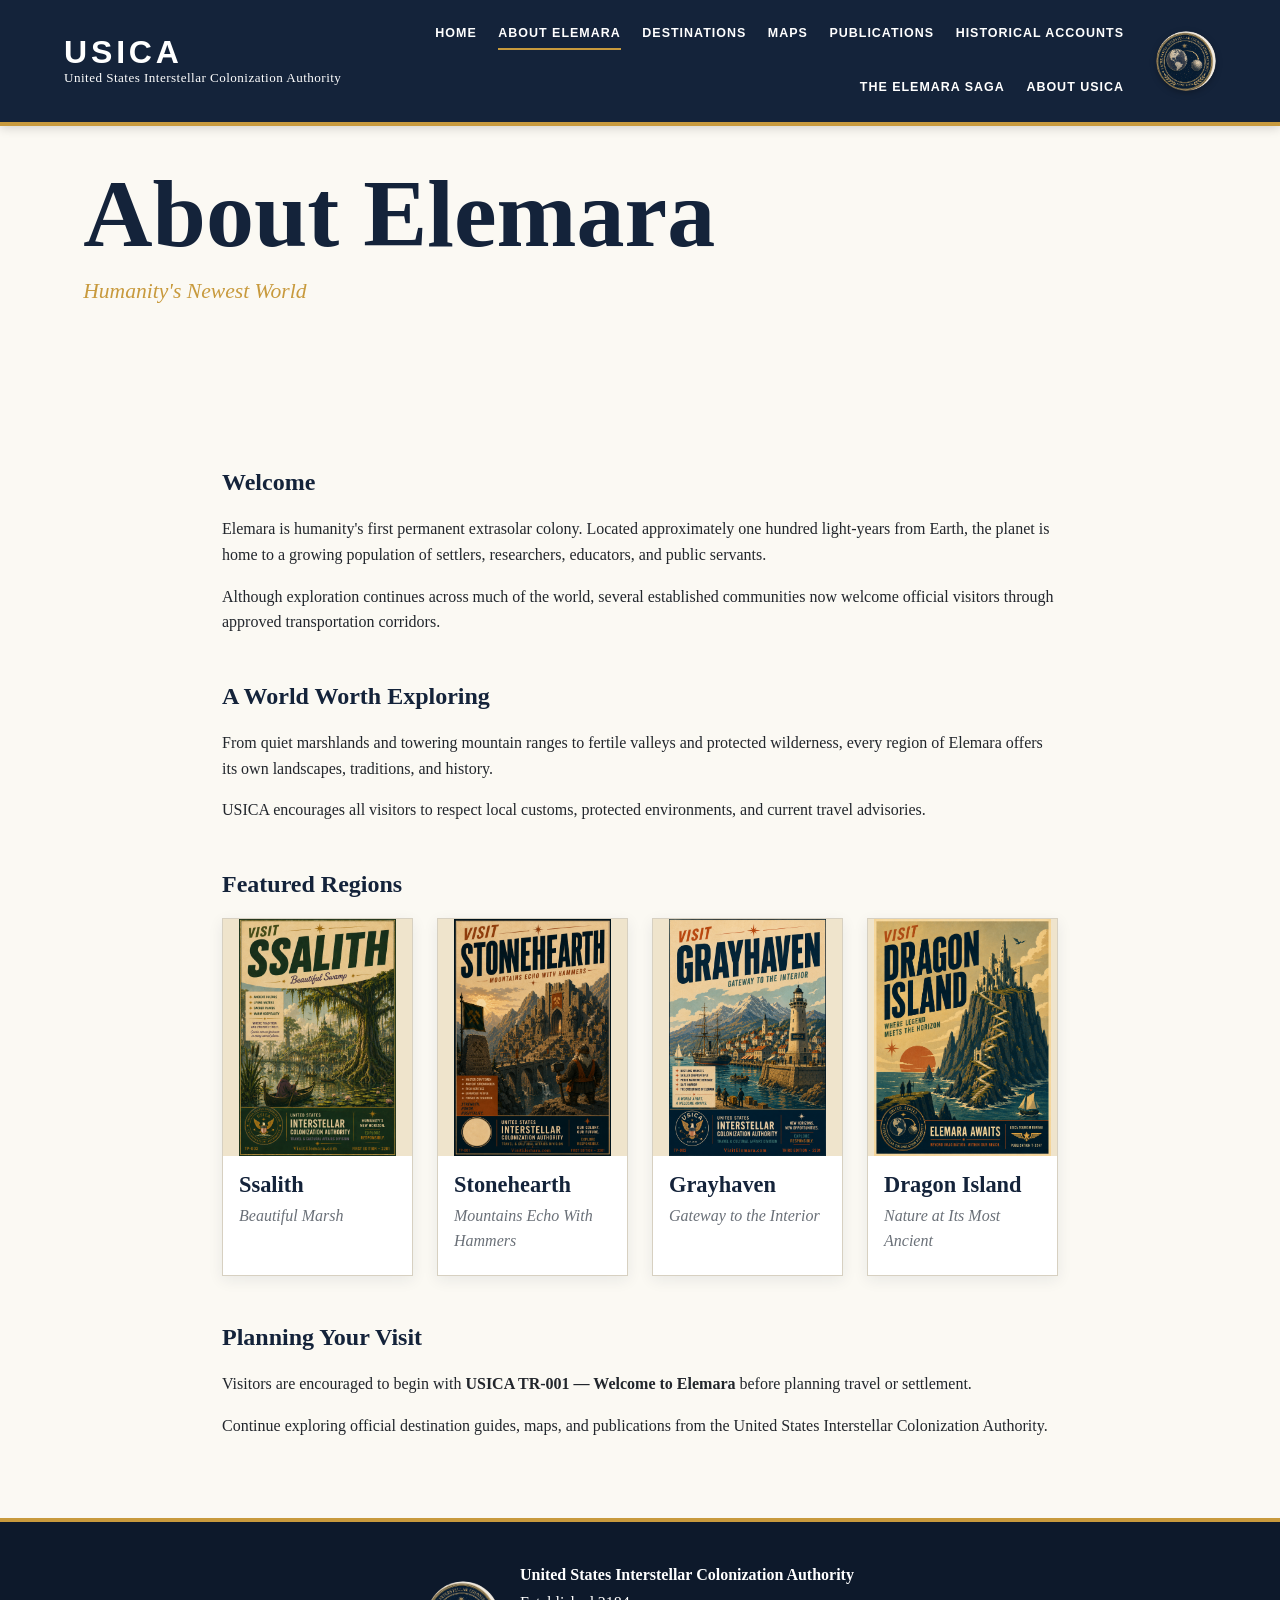
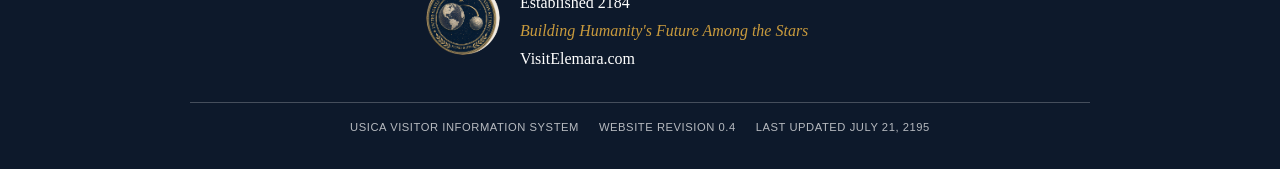
==== about-elemara.html @ b46c4c60 "Reorganize Visit Elemara project and repair local site" ====
<!DOCTYPE html>
<html lang="en">

<head>
    <meta charset="UTF-8" />
    <meta name="viewport" content="width=device-width, initial-scale=1.0" />

    <title>About Elemara | USICA</title>
    <meta
        name="description"
        content="Official USICA information about Elemara, humanity's newest extrasolar colony."
    />

    <link rel="stylesheet" href="style.css" />
</head>

<body>
    <header class="site-header">
        <div class="header-inner">
            <a
                class="wordmark"
                href="index.html"
                aria-label="Visit Elemara home"
            >
                <strong>USICA</strong>
                <span>United States Interstellar Colonization Authority</span>
            </a>

            <nav aria-label="Primary navigation">
                <a href="index.html">Home</a>
                <a href="about-elemara.html" aria-current="page">About Elemara</a>
                <a href="destinations.html">Destinations</a>
                <a href="maps.html">Maps</a>
                <a href="publications.html">Publications</a>
                <a href="historical-accounts.html">Historical Accounts</a>
                <a href="the-elemara-saga.html">The Elemara Saga</a>
                <a href="about-usica.html">About USICA</a>
            </nav>

            <a
                class="header-seal"
                href="about-usica.html"
                aria-label="About the United States Interstellar Colonization Authority"
            >
                <img
                    src="images/usica-great-seal.png"
                    alt="Great Seal of the United States Interstellar Colonization Authority"
                />
            </a>
        </div>
    </header>

    <main>
        <section class="page-header">
            <h1>About Elemara</h1>
            <p class="subtitle">Humanity's Newest World</p>
        </section>

        <section class="content">
            <h2>Welcome</h2>

            <p>
                Elemara is humanity's first permanent extrasolar colony.
                Located approximately one hundred light-years from Earth,
                the planet is home to a growing population of settlers,
                researchers, educators, and public servants.
            </p>

            <p>
                Although exploration continues across much of the world,
                several established communities now welcome official
                visitors through approved transportation corridors.
            </p>

            <h2>A World Worth Exploring</h2>

            <p>
                From quiet marshlands and towering mountain ranges to
                fertile valleys and protected wilderness, every region
                of Elemara offers its own landscapes, traditions, and
                history.
            </p>

            <p>
                USICA encourages all visitors to respect local customs,
                protected environments, and current travel advisories.
            </p>

            <h2>Featured Regions</h2>

            <div class="destination-grid">
                <article class="destination-card">
                    <a href="destinations/ssalith.html">
                        <div class="poster-card">
                            <img
                                src="images/visit-ssalith-poster.png"
                                alt="Visit Ssalith official USICA travel poster"
                            />
                        </div>

                        <div class="destination-card-copy">
                            <h3>Ssalith</h3>
                            <p>Beautiful Marsh</p>
                        </div>
                    </a>
                </article>

                <article class="destination-card">
                    <a href="destinations/stonehearth.html">
                        <div class="poster-card">
                            <img
                                src="images/visit-stonehearth-poster.png"
                                alt="Visit Stonehearth official USICA travel poster"
                            />
                        </div>

                        <div class="destination-card-copy">
                            <h3>Stonehearth</h3>
                            <p>Mountains Echo With Hammers</p>
                        </div>
                    </a>
                </article>

                <article class="destination-card">
                    <a href="destinations/grayhaven.html">
                        <div class="poster-card">
                            <img
                                src="images/visit-grayhaven-poster.png"
                                alt="Visit Grayhaven official USICA travel poster"
                            />
                        </div>

                        <div class="destination-card-copy">
                            <h3>Grayhaven</h3>
                            <p>Gateway to the Interior</p>
                        </div>
                    </a>
                </article>

                <article class="destination-card">
                    <a href="destinations/dragon-island.html">
                        <div class="poster-card">
                            <img
                                src="images/visit-dragon-island-poster.png"
                                alt="Visit Dragon Island official USICA travel poster"
                            />
                        </div>

                        <div class="destination-card-copy">
                            <h3>Dragon Island</h3>
                            <p>Nature at Its Most Ancient</p>
                        </div>
                    </a>
                </article>
            </div>

            <h2>Planning Your Visit</h2>

            <p>
                Visitors are encouraged to begin with
                <strong>USICA TR-001 — Welcome to Elemara</strong>
                before planning travel or settlement.
            </p>

            <p>
                Continue exploring official destination guides,
                maps, and publications from the United States
                Interstellar Colonization Authority.
            </p>
        </section>
    </main>

    <footer class="site-footer">
        <div class="footer-inner">
            <a
                class="footer-seal"
                href="about-usica.html"
                aria-label="About USICA"
            >
                <img src="images/usica-great-seal.png" alt="" />
            </a>

            <div class="footer-identity">
                <strong>United States Interstellar Colonization Authority</strong>
                <p>Established 2184</p>
                <p class="footer-motto">Building Humanity's Future Among the Stars</p>
                <p>VisitElemara.com</p>
            </div>
        </div>

        <div class="footer-meta">
            <span>USICA Visitor Information System</span>
            <span>Website Revision 0.4</span>
            <span>Last updated July 21, 2195</span>
        </div>
    </footer>
</body>

</html>
---- style.css ----
:root {
    --usica-navy: #14233a;
    --usica-navy-dark: #0d192b;
    --usica-gold: #c89a3d;
    --usica-cream: #f3efe4;
    --usica-paper: #fbf9f3;
    --usica-white: #ffffff;
    --usica-ink: #22262c;
    --usica-muted: #6a7078;
    --usica-border: #d7d0c1;
    --usica-shadow: rgba(20, 35, 58, 0.18);
}

/* Reset and base styles */

* {
    box-sizing: border-box;
}

html {
    scroll-behavior: smooth;
}

body {
    margin: 0;
    background: var(--usica-paper);
    color: var(--usica-ink);
    font-family: Georgia, "Times New Roman", serif;
    line-height: 1.6;
}

a {
    color: inherit;
}

img {
    max-width: 100%;
}

button,
a {
    -webkit-tap-highlight-color: transparent;
}

:focus-visible {
    outline: 3px solid var(--usica-gold);
    outline-offset: 4px;
}

/* Header */

.site-header {
    position: sticky;
    top: 0;
    z-index: 1000;
    border-bottom: 4px solid var(--usica-gold);
    background: var(--usica-navy);
    color: var(--usica-white);
    padding: 1.1rem 5vw;
    box-shadow: 0 2px 10px rgba(0, 0, 0, 0.16);
}

.header-inner {
    display: grid;
    grid-template-columns: auto 1fr auto;
    width: min(1180px, 100%);
    margin: 0 auto;
    align-items: center;
    gap: 2rem;
}

.wordmark {
    display: flex;
    flex-direction: column;
    flex-shrink: 0;
    gap: 0.15rem;
    color: var(--usica-white);
    text-decoration: none;
}

.wordmark strong {
    font-family: Arial, Helvetica, sans-serif;
    font-size: 2rem;
    font-weight: 700;
    line-height: 1;
    letter-spacing: 0.12em;
}

.wordmark span {
    max-width: 370px;
    font-size: 0.82rem;
    line-height: 1.25;
    letter-spacing: 0.035em;
}

nav {
    display: flex;
    flex-wrap: wrap;
    justify-content: flex-end;
    gap: 1.35rem;
}

nav a {
    position: relative;
    padding: 0.4rem 0;
    color: var(--usica-white);
    text-decoration: none;
    font-family: Arial, Helvetica, sans-serif;
    font-size: 0.78rem;
    font-weight: 700;
    letter-spacing: 0.08em;
    text-transform: uppercase;
}

nav a::after {
    position: absolute;
    right: 0;
    bottom: 0;
    left: 0;
    height: 2px;
    background: var(--usica-gold);
    content: "";
    opacity: 0;
    transform: scaleX(0);
    transform-origin: center;
    transition:
        opacity 150ms ease,
        transform 150ms ease;
}

nav a:hover::after,
nav a:focus-visible::after,
nav a[aria-current="page"]::after {
    opacity: 1;
    transform: scaleX(1);
}

.header-seal {
    display: block;
    flex-shrink: 0;
    width: 60px;
    height: 60px;
    border-radius: 50%;
}

.header-seal img {
    display: block;
    width: 100%;
    height: 100%;
    border-radius: 50%;
    object-fit: contain;
    filter: drop-shadow(0 2px 3px rgba(0, 0, 0, 0.28));
    transition: transform 150ms ease;
}

.header-seal:hover img,
.header-seal:focus-visible img {
    transform: scale(1.045);
}

/* Main layout */

main {
    width: min(1180px, 92vw);
    margin: 0 auto;
}

section {
    padding: 2rem;
}

/* Typography */

h1,
h2,
h3 {
    color: var(--usica-navy);
}

h1 {
    margin: 0.5rem 0 0;
    font-size: clamp(3rem, 8vw, 6rem);
    font-weight: 700;
    line-height: 1;
}

h2 {
    line-height: 1.15;
}

h3 {
    line-height: 1.2;
}

.agency-line,
.section-label {
    margin: 0;
    color: var(--usica-muted);
    font-family: Arial, Helvetica, sans-serif;
    font-size: 0.8rem;
    font-weight: 700;
    letter-spacing: 0.16em;
    text-transform: uppercase;
}

/* Hero */

.hero {
    padding: 5rem 0 4rem;
    text-align: center;
}

.subtitle {
    margin: 0.75rem 0 3rem;
    color: var(--usica-gold);
    font-size: 1.35rem;
    font-style: italic;
}

.hero-poster {
    margin: 0;
}

.hero-poster a {
    display: block;
}

.hero-poster img {
    display: block;
    width: 100%;
    max-width: 700px;
    height: auto;
    margin: 0 auto;
    border: 1px solid var(--usica-border);
    box-shadow: 0 12px 30px var(--usica-shadow);
    transition:
        box-shadow 150ms ease,
        transform 150ms ease;
}

.hero-poster a:hover img,
.hero-poster a:focus-visible img {
    box-shadow: 0 16px 36px rgba(20, 35, 58, 0.25);
    transform: translateY(-2px);
}

.introduction {
    max-width: 680px;
    margin: 2.5rem auto 1.75rem;
    font-size: 1.1rem;
}

.hero-actions {
    display: flex;
    flex-wrap: wrap;
    justify-content: center;
    gap: 0.85rem;
}

/* Buttons and links */

.button {
    display: inline-block;
    border: 2px solid var(--usica-navy);
    background: var(--usica-navy);
    color: var(--usica-white);
    padding: 0.8rem 1.35rem;
    text-decoration: none;
    font-family: Arial, Helvetica, sans-serif;
    font-size: 0.82rem;
    font-weight: 700;
    letter-spacing: 0.06em;
    text-transform: uppercase;
    transition:
        background 150ms ease,
        color 150ms ease,
        transform 150ms ease;
}

.button:hover,
.button:focus-visible {
    background: transparent;
    color: var(--usica-navy);
    transform: translateY(-1px);
}

.button-secondary {
    background: transparent;
    color: var(--usica-navy);
}

.button-secondary:hover,
.button-secondary:focus-visible {
    background: var(--usica-navy);
    color: var(--usica-white);
}

.text-link {
    color: var(--usica-navy);
    font-family: Arial, Helvetica, sans-serif;
    font-size: 0.8rem;
    font-weight: 700;
    letter-spacing: 0.07em;
    text-decoration: none;
    text-transform: uppercase;
}

.text-link span {
    display: inline-block;
    margin-left: 0.3rem;
    transition: transform 150ms ease;
}

.text-link:hover span,
.text-link:focus-visible span {
    transform: translateX(4px);
}

/* Featured destinations */

.destinations {
    border-top: 2px solid var(--usica-gold);
}

.section-heading {
    max-width: 700px;
    margin: 0 auto 2.5rem;
    text-align: center;
}

.section-heading h2 {
    margin: 0.35rem 0 0.5rem;
    font-size: clamp(2rem, 5vw, 2.6rem);
}

.section-heading p:last-child {
    margin: 0;
    color: var(--usica-muted);
}

.destination-grid {
    display: grid;
    grid-template-columns: repeat(4, minmax(0, 1fr));
    gap: 1.5rem;
}

.destination-card {
    border: 1px solid var(--usica-border);
    background: var(--usica-white);
    box-shadow: 0 4px 14px rgba(20, 35, 58, 0.08);
    transition:
        transform 150ms ease,
        box-shadow 150ms ease;
}

.destination-card:hover {
    transform: translateY(-6px);
    box-shadow: 0 12px 30px rgba(0, 0, 0, 0.18);
}

.destination-card a {
    display: block;
    height: 100%;
    color: inherit;
    text-decoration: none;
}

.poster-card {
    aspect-ratio: 4 / 5;
    overflow: hidden;
    background: #efe4cc;
}

.poster-card img {
    display: block;
    width: 100%;
    height: 100%;
    object-fit: contain;
    object-position: center;
}

.destination-card-copy {
    padding: 1rem 1rem 1.3rem;
}

.destination-card h3 {
    margin: 0 0 0.25rem;
    font-size: 1.4rem;
}

.destination-card p {
    margin: 0;
    color: var(--usica-muted);
    font-style: italic;
}

.section-action {
    margin-top: 2.5rem;
    text-align: center;
}

/* General content */

.content {
    width: min(900px, 100%);
    margin: 0 auto;
    padding-bottom: 4rem;
}

.content h2 {
    margin-top: 3rem;
}

.image-placeholder {
    display: flex;
    align-items: center;
    justify-content: center;
    width: 100%;
    aspect-ratio: 2 / 3;
    background: var(--usica-cream);
    border-bottom: 1px solid var(--usica-border);
    color: var(--usica-muted);
    text-align: center;
    font-style: italic;
    padding: 1rem;
}

.page-seal {
    display: block;
}

table {
    width: 100%;
    border-collapse: collapse;
    margin: 1rem 0 2rem;
}

th,
td {
    border-bottom: 1px solid var(--usica-border);
    padding: 0.85rem;
    text-align: left;
}

th {
    background: var(--usica-cream);
    color: var(--usica-navy);
    font-family: Arial, Helvetica, sans-serif;
    font-weight: 700;
}

/* Breadcrumbs */

.breadcrumb {
    max-width: 1100px;
    margin: 2rem auto 1rem;
    padding: 0 2rem;
    font-family: Arial, Helvetica, sans-serif;
    font-size: 0.82rem;
    color: var(--usica-muted);
}

.breadcrumb a {
    color: var(--usica-navy);
    text-decoration: none;
}

.breadcrumb a:hover {
    text-decoration: underline;
}

.breadcrumb span {
    margin: 0 0.35rem;
}

.full-width-image {
    display: block;
    width: 100%;
    max-width: 900px;
    margin: 2rem auto;
    border: 1px solid var(--usica-border);
    box-shadow: 0 6px 20px rgba(0, 0, 0, 0.15);
}

/* Footer */

.site-footer {
    border-top: 4px solid var(--usica-gold);
    background: var(--usica-navy-dark);
    color: var(--usica-white);
    padding: 2.5rem 5vw 2rem;
}

.footer-inner {
    display: flex;
    width: min(900px, 100%);
    margin: 0 auto;
    align-items: center;
    justify-content: center;
    gap: 1.25rem;
    text-align: left;
}

.footer-seal {
    display: block;
    flex-shrink: 0;
    width: 74px;
    height: 74px;
    border-radius: 50%;
}

.footer-seal img {
    display: block;
    width: 100%;
    height: 100%;
    border-radius: 50%;
    object-fit: contain;
}

.footer-identity strong {
    display: block;
    font-size: 1rem;
}

.footer-identity p {
    margin: 0.15rem 0;
}

.footer-motto {
    color: var(--usica-gold);
    font-style: italic;
}

.footer-meta {
    display: flex;
    flex-wrap: wrap;
    justify-content: center;
    gap: 0.4rem 1.25rem;
    max-width: 900px;
    margin: 1.75rem auto 0;
    padding-top: 1rem;
    border-top: 1px solid rgba(255, 255, 255, 0.23);
    color: rgba(255, 255, 255, 0.7);
    font-family: Arial, Helvetica, sans-serif;
    font-size: 0.7rem;
    letter-spacing: 0.05em;
    text-align: center;
    text-transform: uppercase;
}

/* Responsive layout */

@media (max-width: 1000px) {
    .header-inner {
        grid-template-columns: 1fr auto;
    }

    nav {
        grid-column: 1 / -1;
        justify-content: flex-start;
    }

    .destination-grid {
        grid-template-columns: repeat(2, minmax(0, 1fr));
    }
}

@media (max-width: 650px) {
    .site-header {
        padding-inline: 1.25rem;
    }

    .header-inner {
        grid-template-columns: 1fr auto;
        gap: 1rem;
    }

    .wordmark span {
        max-width: 225px;
    }

    nav {
        gap: 0.65rem 1rem;
    }

    .header-seal {
        width: 48px;
        height: 48px;
    }

    .hero {
        padding: 4rem 2rem;
    }

    .hero-actions {
        align-items: stretch;
        flex-direction: column;
        max-width: 285px;
        margin-inline: auto;
    }

    .destination-grid {
        grid-template-columns: 1fr;
    }

    .footer-inner {
        flex-direction: column;
        text-align: center;
    }

    .footer-meta {
        align-items: center;
        flex-direction: column;
    }
}

@media (prefers-reduced-motion: reduce) {
    html {
        scroll-behavior: auto;
    }

    *,
    *::before,
    *::after {
        transition-duration: 0.01ms !important;
        animation-duration: 0.01ms !important;
        animation-iteration-count: 1 !important;
    }
}
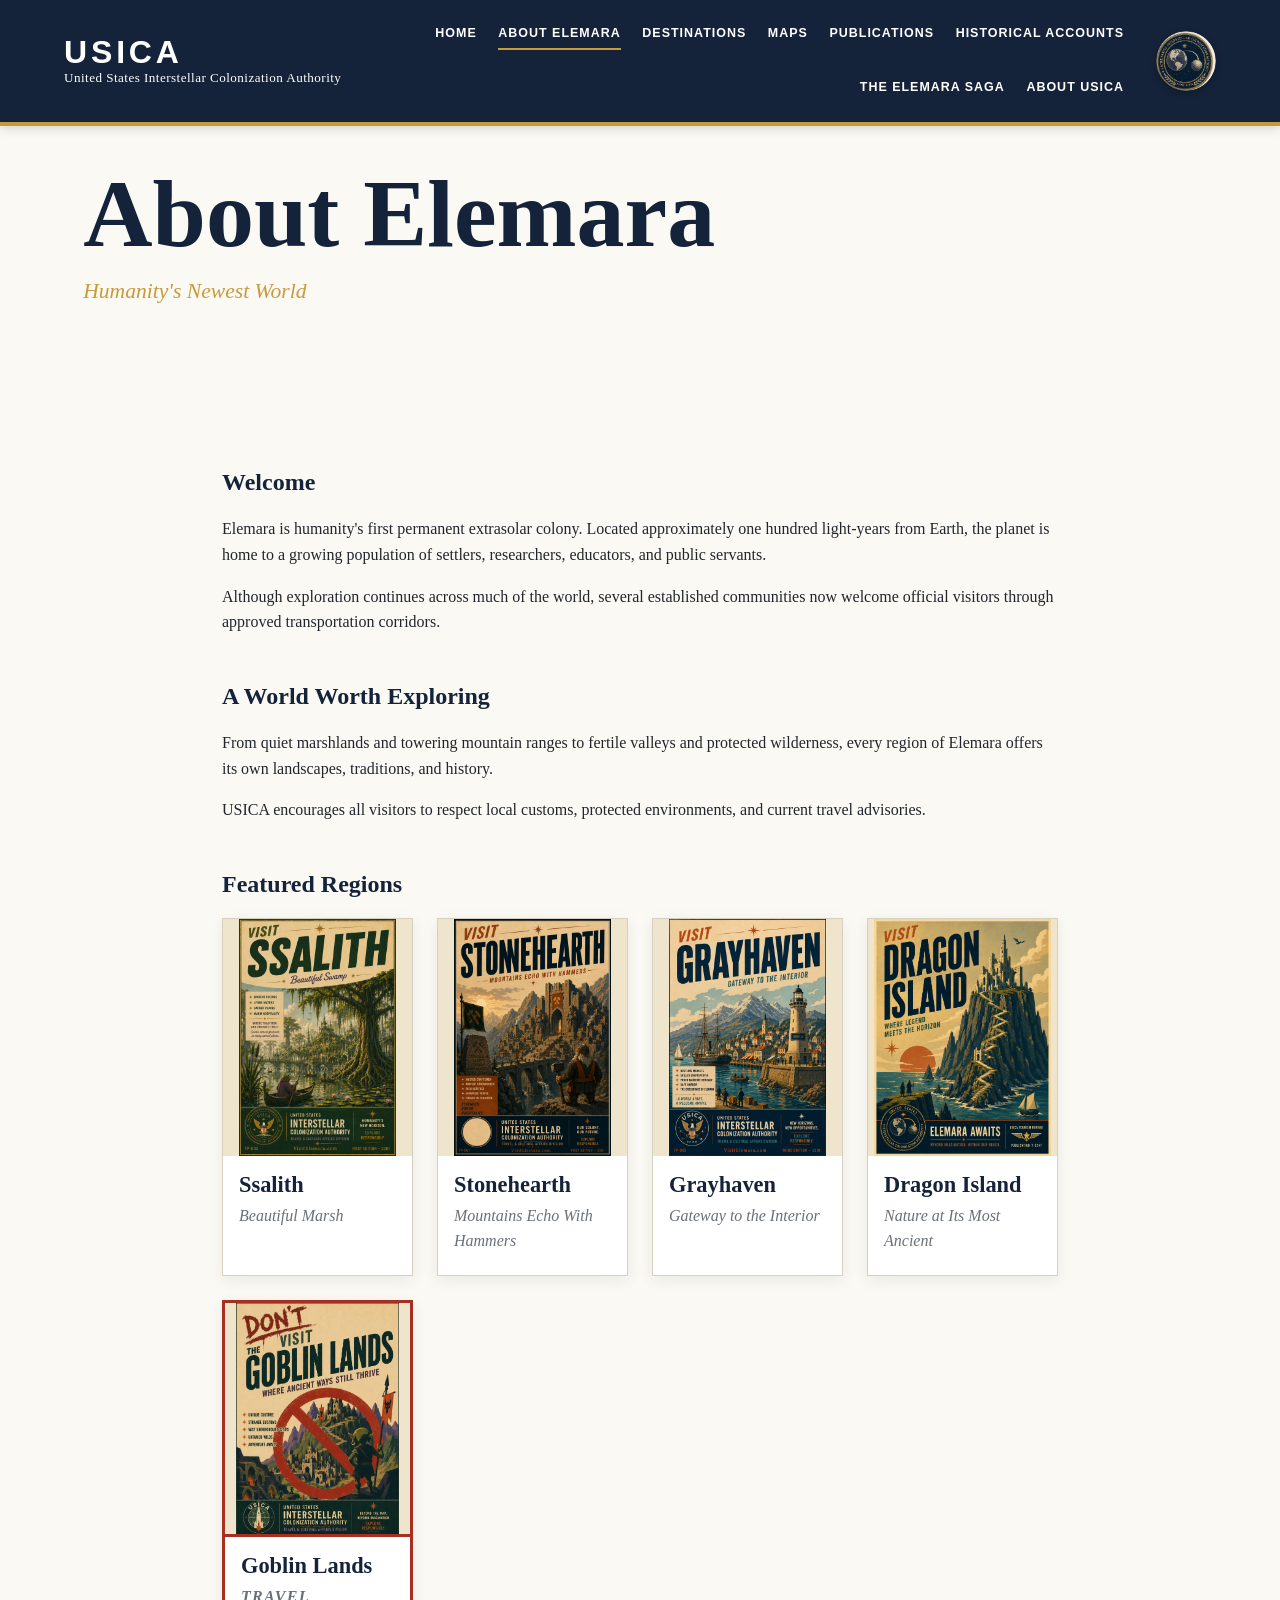
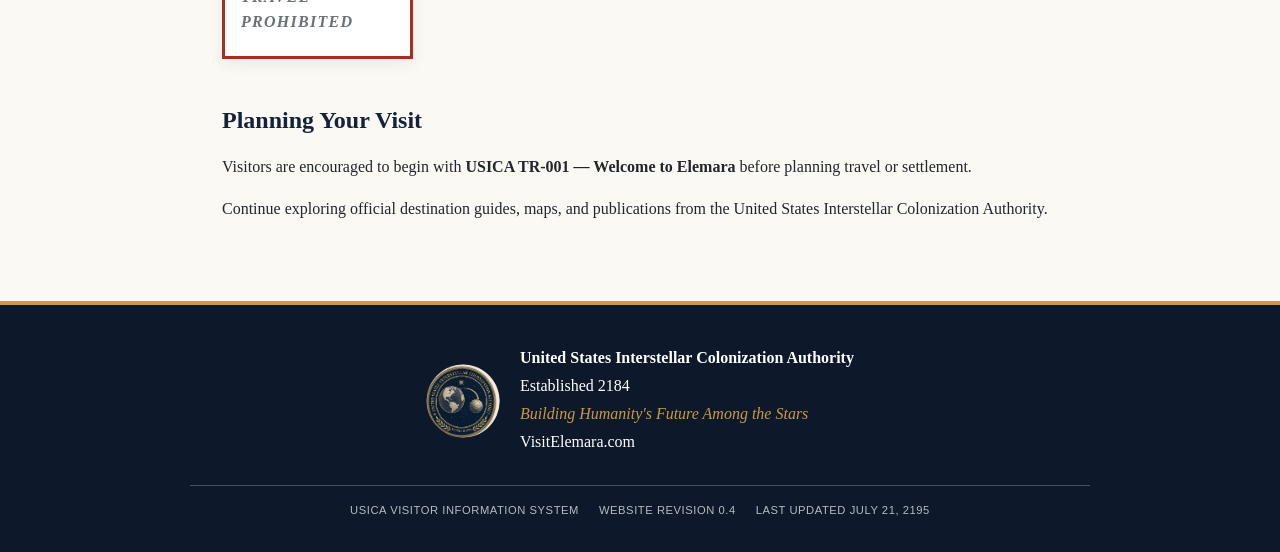
==== commit c2893e5c: "Add restricted Goblin Lands destination banner" ====
--- a/about-elemara.html
+++ b/about-elemara.html
@@ -152,6 +152,20 @@
                         </div>
                     </a>
                 </article>
+
+                <article class="destination-card destination-card--restricted" aria-label="Goblin Lands travel prohibited">
+                    <div class="poster-card">
+                        <img
+                            src="images/visit-goblin-lands-poster.png"
+                            alt="USICA warning poster: Don't Visit the Goblin Lands"
+                        />
+                    </div>
+
+                    <div class="destination-card-copy">
+                        <h3>Goblin Lands</h3>
+                        <p>Travel Prohibited</p>
+                    </div>
+                </article>
             </div>
 
             <h2>Planning Your Visit</h2>
@@ -196,4 +210,4 @@
     </footer>
 </body>
 
-</html>+</html>
--- a/style.css
+++ b/style.css
@@ -358,6 +358,28 @@
     box-shadow: 0 12px 30px rgba(0, 0, 0, 0.18);
 }
 
+.destination-card--restricted {
+    border: 3px solid #a62f22;
+    cursor: not-allowed;
+}
+
+.destination-card--restricted:hover {
+    transform: none;
+    box-shadow: 0 4px 14px rgba(20, 35, 58, 0.08);
+}
+
+.destination-card--restricted .destination-card-copy {
+    border-top: 3px solid #a62f22;
+}
+
+.destination-card--restricted p {
+    color: #a62f22;
+    font-style: normal;
+    font-weight: 700;
+    letter-spacing: 0.08em;
+    text-transform: uppercase;
+}
+
 .destination-card a {
     display: block;
     height: 100%;
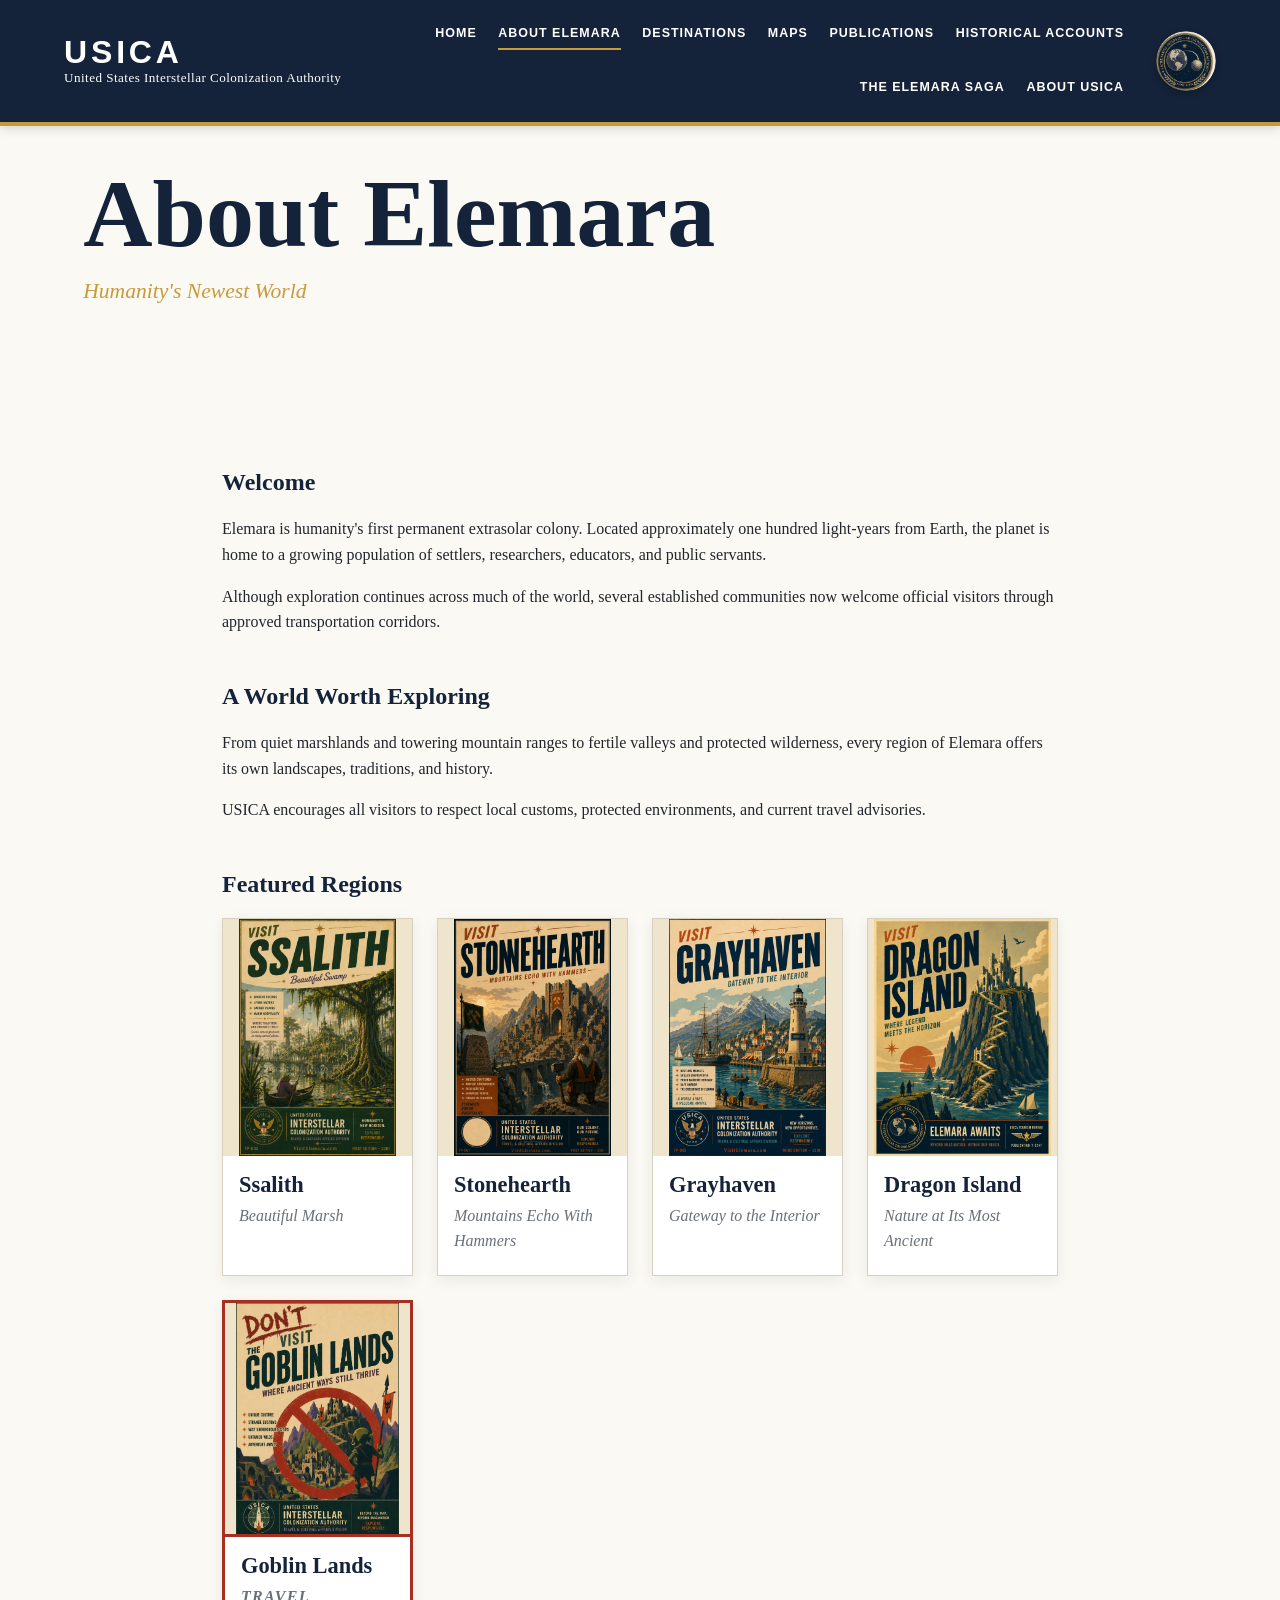
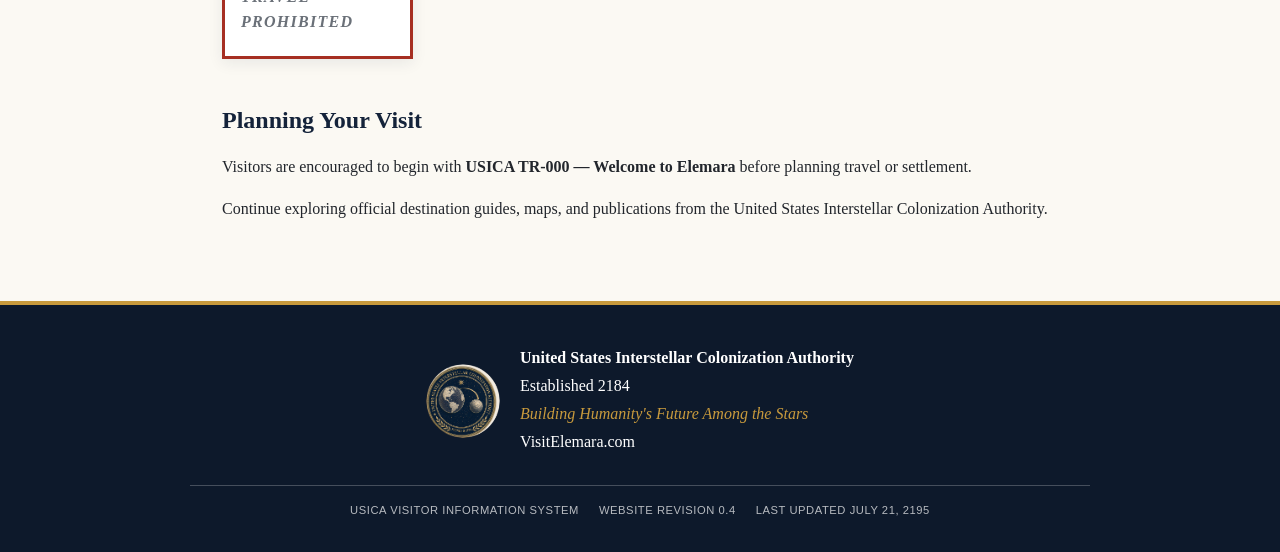
==== commit 200f2055: "Renumber Welcome to Elemara as TR-000" ====
--- a/about-elemara.html
+++ b/about-elemara.html
@@ -172,7 +172,7 @@
 
             <p>
                 Visitors are encouraged to begin with
-                <strong>USICA TR-001 — Welcome to Elemara</strong>
+                <strong>USICA TR-000 — Welcome to Elemara</strong>
                 before planning travel or settlement.
             </p>
 
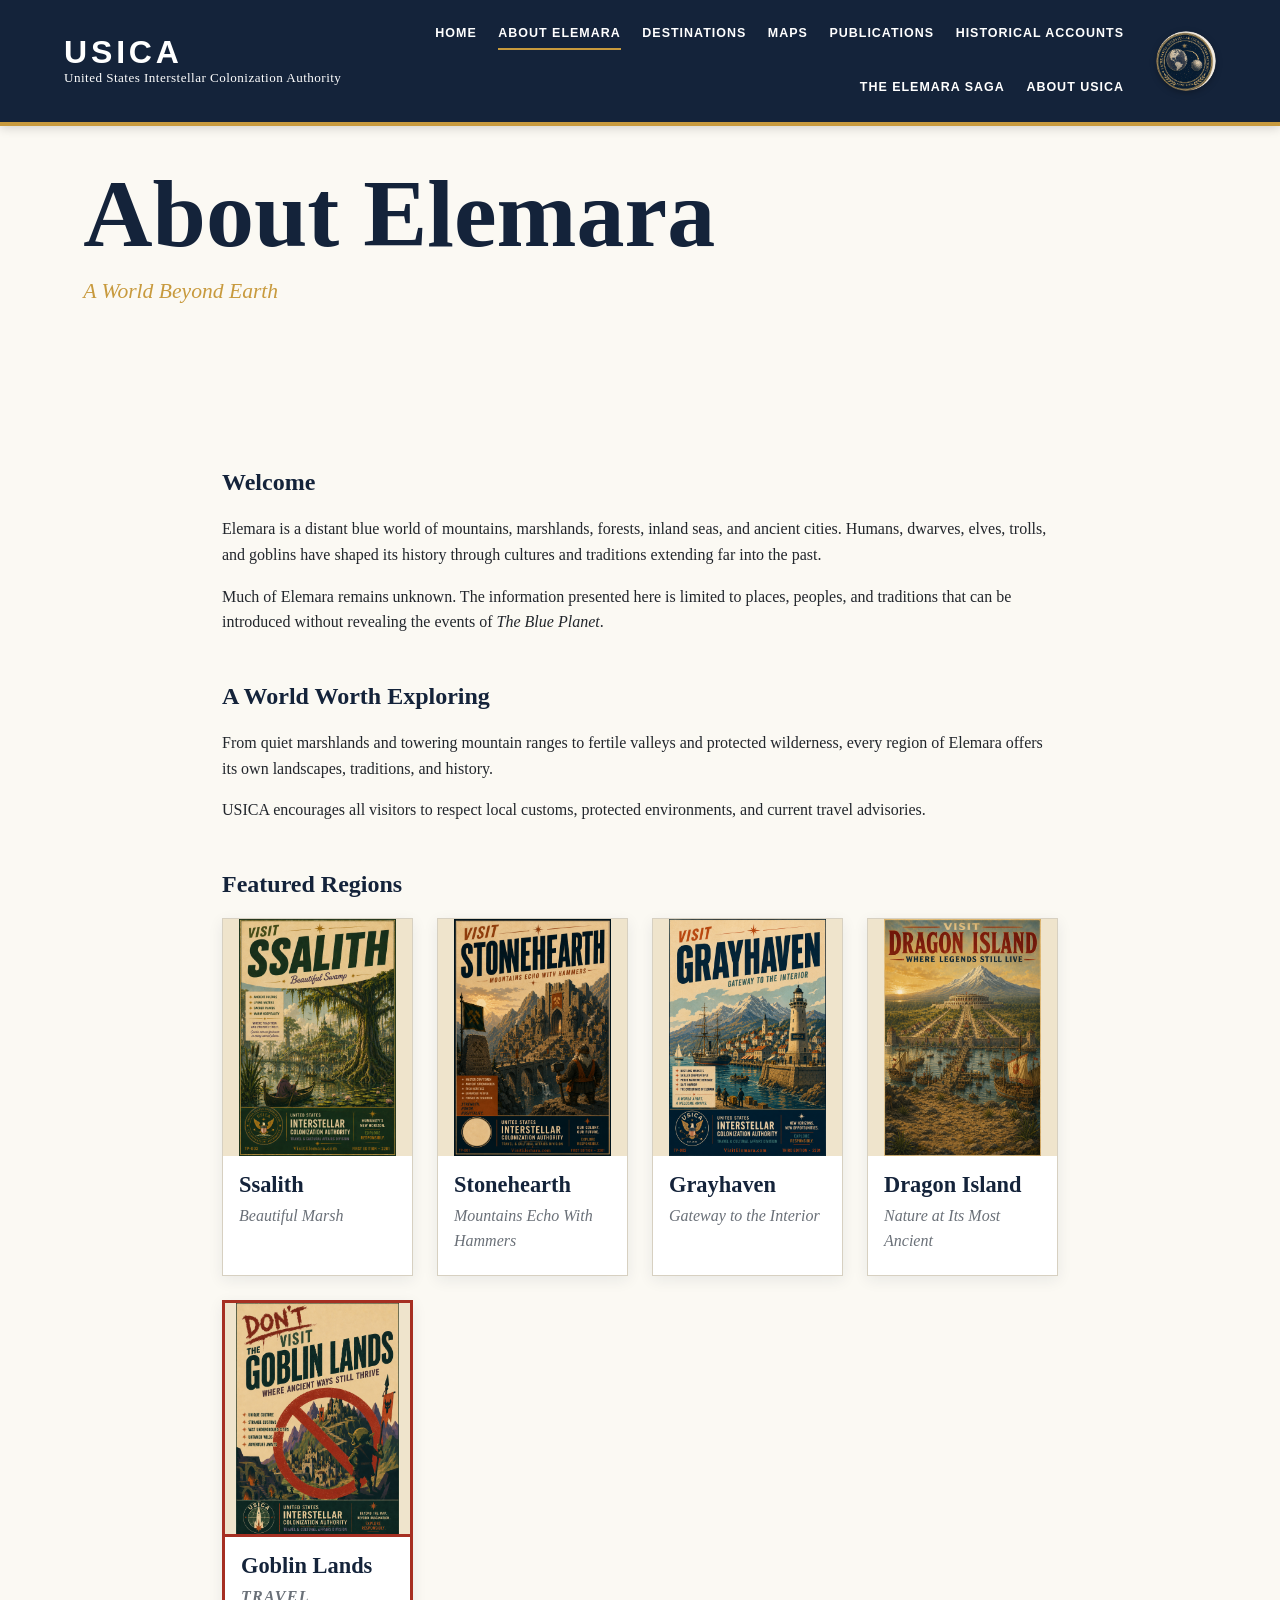
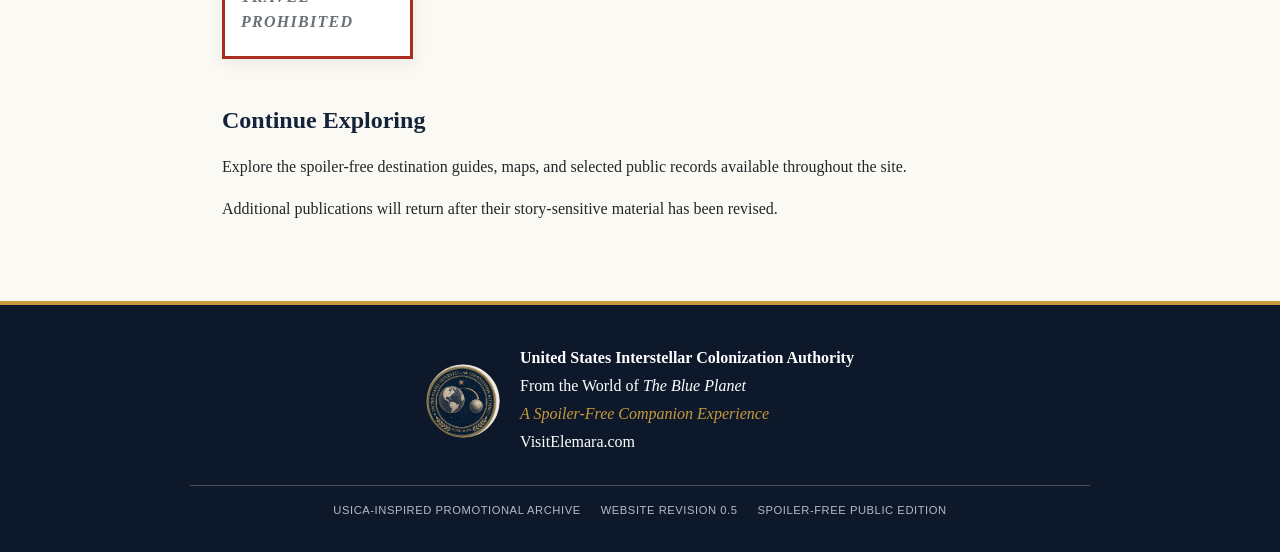
==== commit 7dfc9873: "Make Visit Elemara spoiler-free" ====
--- a/about-elemara.html
+++ b/about-elemara.html
@@ -8,7 +8,7 @@
     <title>About Elemara | USICA</title>
     <meta
         name="description"
-        content="Official USICA information about Elemara, humanity's newest extrasolar colony."
+        content="A spoiler-free introduction to the world, peoples, and landscapes of Elemara."
     />
 
     <link rel="stylesheet" href="style.css" />
@@ -53,23 +53,24 @@
     <main>
         <section class="page-header">
             <h1>About Elemara</h1>
-            <p class="subtitle">Humanity's Newest World</p>
+            <p class="subtitle">A World Beyond Earth</p>
         </section>
 
         <section class="content">
             <h2>Welcome</h2>
 
             <p>
-                Elemara is humanity's first permanent extrasolar colony.
-                Located approximately one hundred light-years from Earth,
-                the planet is home to a growing population of settlers,
-                researchers, educators, and public servants.
-            </p>
-
-            <p>
-                Although exploration continues across much of the world,
-                several established communities now welcome official
-                visitors through approved transportation corridors.
+                Elemara is a distant blue world of mountains, marshlands,
+                forests, inland seas, and ancient cities. Humans, dwarves,
+                elves, trolls, and goblins have shaped its history through
+                cultures and traditions extending far into the past.
+            </p>
+
+            <p>
+                Much of Elemara remains unknown. The information presented
+                here is limited to places, peoples, and traditions that can
+                be introduced without revealing the events of
+                <em>The Blue Planet</em>.
             </p>
 
             <h2>A World Worth Exploring</h2>
@@ -168,18 +169,16 @@
                 </article>
             </div>
 
-            <h2>Planning Your Visit</h2>
-
-            <p>
-                Visitors are encouraged to begin with
-                <strong>USICA TR-000 — Welcome to Elemara</strong>
-                before planning travel or settlement.
-            </p>
-
-            <p>
-                Continue exploring official destination guides,
-                maps, and publications from the United States
-                Interstellar Colonization Authority.
+            <h2>Continue Exploring</h2>
+
+            <p>
+                Explore the spoiler-free destination guides, maps, and
+                selected public records available throughout the site.
+            </p>
+
+            <p>
+                Additional publications will return after their
+                story-sensitive material has been revised.
             </p>
         </section>
     </main>
@@ -196,16 +195,16 @@
 
             <div class="footer-identity">
                 <strong>United States Interstellar Colonization Authority</strong>
-                <p>Established 2184</p>
-                <p class="footer-motto">Building Humanity's Future Among the Stars</p>
+                <p>From the World of <em>The Blue Planet</em></p>
+                <p class="footer-motto">A Spoiler-Free Companion Experience</p>
                 <p>VisitElemara.com</p>
             </div>
         </div>
 
         <div class="footer-meta">
-            <span>USICA Visitor Information System</span>
-            <span>Website Revision 0.4</span>
-            <span>Last updated July 21, 2195</span>
+            <span>USICA-Inspired Promotional Archive</span>
+            <span>Website Revision 0.5</span>
+            <span>Spoiler-Free Public Edition</span>
         </div>
     </footer>
 </body>
